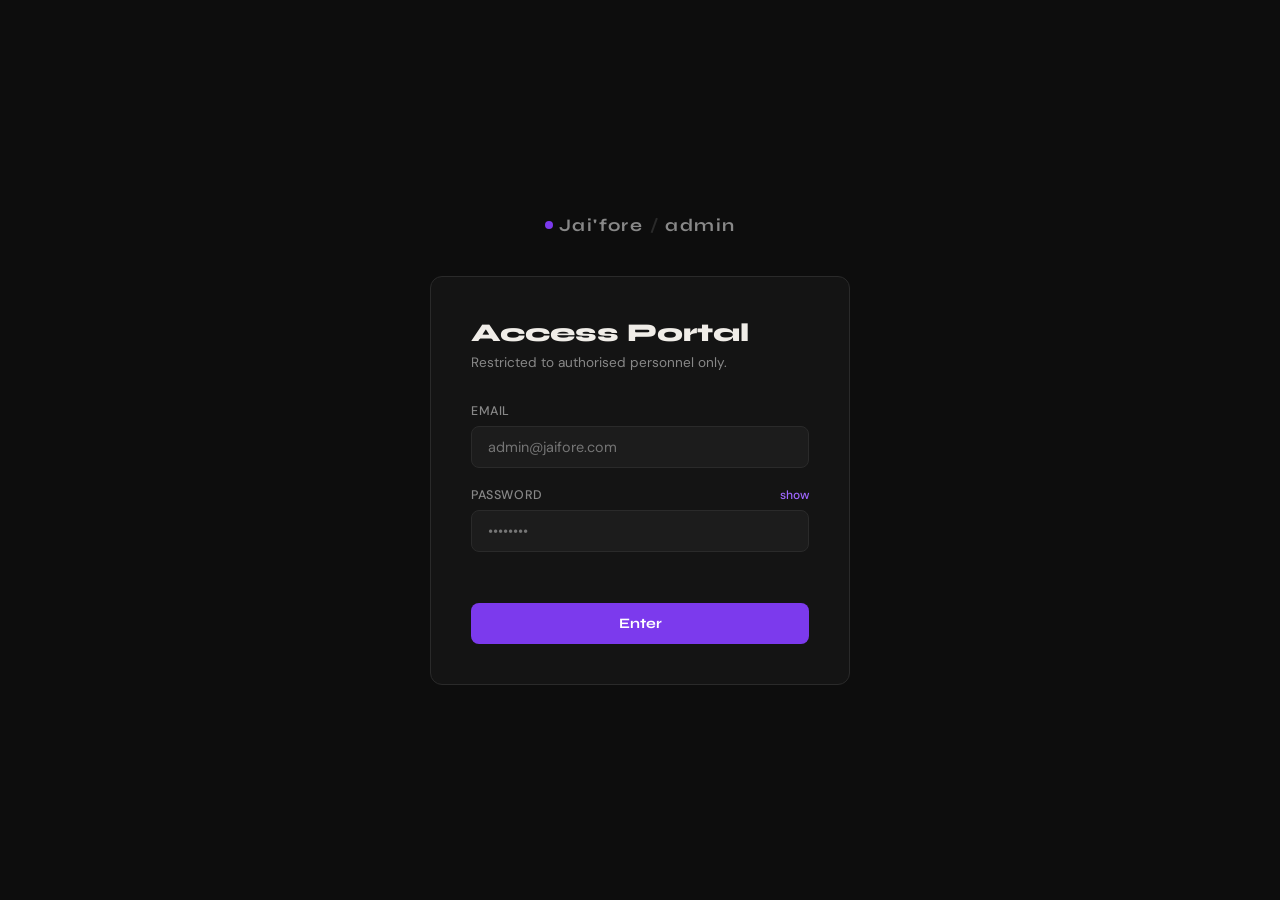
==== index.html @ 9344bf23 "Rename admin.html to index.html" ====
<!DOCTYPE html>
<html lang="en">
<head>
  <meta charset="UTF-8"/>
  <meta name="viewport" content="width=device-width, initial-scale=1.0"/>
  <title>Jai'fore — Admin</title>
  <link rel="stylesheet" href="admin.css"/>
  <link href="https://fonts.googleapis.com/css2?family=Syne:wght@400;600;700;800&family=DM+Sans:opsz,wght@9..40,300;9..40,400;9..40,500&display=swap" rel="stylesheet"/>
</head>
<body>

  <!-- ── LOGIN SCREEN ─────────────────────────────── -->
  <div class="login-screen" id="loginScreen">
    <div class="login-brand">
      <span class="brand-dot"></span>Jai'fore <span class="brand-slash">/</span> admin
    </div>
    <div class="login-card">
      <h1>Access Portal</h1>
      <p class="login-sub">Restricted to authorised personnel only.</p>
      <div class="field-group">
        <label>Email</label>
        <input type="email" id="loginEmail" placeholder="admin@jaifore.com"/>
      </div>
      <div class="field-group">
        <label>Password <span class="toggle-pw" id="togglePw">show</span></label>
        <input type="password" id="loginPassword" placeholder="••••••••"/>
      </div>
      <p class="login-error" id="loginError"></p>
      <button class="btn-primary" id="loginBtn">
        <span id="loginBtnText">Enter</span>
        <span class="spinner hidden" id="loginSpinner"></span>
      </button>
    </div>
  </div>

  <!-- ── DASHBOARD ─────────────────────────────────── -->
  <div class="dashboard hidden" id="dashboard">

    <!-- Sidebar -->
    <aside class="sidebar">
      <div class="sidebar-brand">
       <img src="../logo/rooted2.jpg" alt="Jai'fore" class="sidebar-logo"/>
      </div>
      <nav class="sidebar-nav">
        <button class="nav-item active" data-tab="overview">
          <span class="nav-icon">▦</span> Overview
        </button>
        <button class="nav-item" data-tab="products">
          <span class="nav-icon">◈</span> Products
        </button>
        <button class="nav-item" data-tab="orders">
          <span class="nav-icon">◎</span> Orders
        </button>
        <button class="nav-item" data-tab="transactions">
          <span class="nav-icon">◆</span> Transactions
        </button>
        <button class="nav-item" data-tab="users">
          <span class="nav-icon">◉</span> Users
        </button>
      </nav>
      <button class="btn-logout" id="logoutBtn">⏻ Logout</button>
    </aside>

    <!-- Main -->
    <main class="main">

      <!-- Header -->
      <div class="main-header">
        <div>
          <h2 class="main-title" id="mainTitle">Overview</h2>
          <p class="main-sub" id="adminName"></p>
        </div>
      </div>

      <!-- ── OVERVIEW TAB ── -->
      <section class="tab active" id="tab-overview">
        <div class="stats-grid">
          <div class="stat-card">
            <div class="stat-label">Total Products</div>
            <div class="stat-value" id="statProducts">—</div>
          </div>
          <div class="stat-card">
            <div class="stat-label">Total Orders</div>
            <div class="stat-value" id="statOrders">—</div>
          </div>
          <div class="stat-card">
            <div class="stat-label">Total Revenue</div>
            <div class="stat-value" id="statRevenue">—</div>
          </div>
          <div class="stat-card">
            <div class="stat-label">Total Users</div>
            <div class="stat-value" id="statUsers">—</div>
          </div>
        </div>
      </section>

      <!-- ── PRODUCTS TAB ── -->
      <section class="tab hidden" id="tab-products">
        <div class="tab-toolbar">
          <button class="btn-primary small" id="openAddProduct">+ Add Product</button>
        </div>

        <!-- Add/Edit Form -->
        <div class="form-panel hidden" id="productForm">
          <h3 id="productFormTitle">Add Product</h3>
          <div class="form-grid">
            <div class="field-group">
              <label>Name</label>
              <input type="text" id="pName" placeholder="Product name"/>
            </div>
            <div class="field-group">
              <label>Price ($USD)</label>
              <input type="number" id="pPrice" placeholder="0.00"/>
            </div>
            <div class="field-group">
              <label>Category</label>
              <select id="pCategory">
                <option value="">— Select Category —</option>
                <option value="Apparels & Merchandise">Apparels & Merchandise</option>
                <option value="Graphic Design">Graphic Design</option>
                <option value="Web Development">Web Development</option>
              </select>
            </div>
            <div class="field-group">
              <label>Image URL</label>
              <input type="text" id="pImage" placeholder="https://..."/>
            </div>
            <div class="field-group full">
              <label>Description</label>
              <textarea id="pDesc" placeholder="Product description..." rows="3"></textarea>
            </div>
            <div class="field-group">
              <label>In Stock</label>
              <select id="pStock">
                <option value="true">Yes</option>
                <option value="false">No</option>
              </select>
            </div>
          </div>
          <div class="form-actions">
            <button class="btn-primary small" id="saveProductBtn">Save Product</button>
            <button class="btn-ghost small" id="cancelProductBtn">Cancel</button>
          </div>
          <p class="form-msg" id="productMsg"></p>
        </div>

        <div class="table-wrap">
          <table class="data-table" id="productsTable">
            <thead>
              <tr>
                <th>Name</th><th>Category</th><th>Price</th><th>Stock</th><th>Actions</th>
              </tr>
            </thead>
            <tbody id="productsBody"></tbody>
          </table>
        </div>
      </section>

      <!-- ── ORDERS TAB ── -->
      <section class="tab hidden" id="tab-orders">
        <div class="table-wrap">
          <table class="data-table">
            <thead>
              <tr>
                <th>ID</th><th>Customer</th><th>Total</th><th>Status</th><th>Date</th><th>Action</th>
              </tr>
            </thead>
            <tbody id="ordersBody"></tbody>
          </table>
        </div>
      </section>

      <!-- ── TRANSACTIONS TAB ── -->
      <section class="tab hidden" id="tab-transactions">
        <div class="calendar-wrap">
          <div class="cal-header">
            <button class="cal-nav" id="calPrev">&#8592;</button>
            <span class="cal-title" id="calTitle"></span>
            <button class="cal-nav" id="calNext">&#8594;</button>
          </div>
          <div class="cal-grid" id="calGrid"></div>
        </div>
        <div class="tx-detail hidden" id="txDetail">
          <h3 id="txDetailDate"></h3>
          <div class="tx-sections">
            <div>
              <h4>Orders</h4>
              <div id="txOrders"></div>
            </div>
            <div>
              <h4>Payments</h4>
              <div id="txPayments"></div>
            </div>
          </div>
        </div>
      </section>

      <!-- ── USERS TAB ── -->
      <section class="tab hidden" id="tab-users">
        <div class="table-wrap">
          <table class="data-table">
            <thead>
              <tr>
                <th>Name</th><th>Email</th><th>Role</th><th>Verified</th><th>Joined</th>
              </tr>
            </thead>
            <tbody id="usersBody"></tbody>
          </table>
        </div>
      </section>

    </main>
  </div>

  <script src="admin.js"></script>
</body>
</html>
---- admin.css ----
/* ================================
   JAIFORE ADMIN — CSS
   frontend/admin/admin.css
   ================================ */

*, *::before, *::after { box-sizing: border-box; margin: 0; padding: 0; }

:root {
  --bg:        #0d0d0d;
  --surface:   #141414;
  --surface2:  #1c1c1c;
  --border:    #2a2a2a;
  --purple:    #7c3aed;
  --purple-lt: #9f67ff;
  --ink:       #f0ede8;
  --ink-muted: #888;
  --danger:    #e53e3e;
  --success:   #38a169;
  --font-head: 'Syne', sans-serif;
  --font-body: 'DM Sans', sans-serif;
}

body {
  background: var(--bg);
  color: var(--ink);
  font-family: var(--font-body);
  min-height: 100vh;
}

/* ── LOGIN ─────────────────────────────────────────── */
.login-screen {
  min-height: 100vh;
  display: flex;
  flex-direction: column;
  align-items: center;
  justify-content: center;
  padding: 2rem;
  background: var(--bg);
}

.login-brand {
  font-family: var(--font-head);
  font-size: 1.1rem;
  font-weight: 700;
  letter-spacing: 0.08em;
  color: var(--ink-muted);
  margin-bottom: 2.5rem;
  display: flex;
  align-items: center;
  gap: 0.4rem;
}

.brand-dot {
  width: 8px; height: 8px;
  background: var(--purple);
  border-radius: 50%;
  display: inline-block;
}

.brand-slash { color: var(--border); }

.login-card {
  background: var(--surface);
  border: 1px solid var(--border);
  border-radius: 12px;
  padding: 2.5rem;
  width: 100%;
  max-width: 420px;
}

.login-card h1 {
  font-family: var(--font-head);
  font-size: 1.6rem;
  font-weight: 800;
  margin-bottom: 0.4rem;
}

.login-sub {
  color: var(--ink-muted);
  font-size: 0.85rem;
  margin-bottom: 2rem;
}

.login-error {
  color: var(--danger);
  font-size: 0.82rem;
  min-height: 1.2rem;
  margin-bottom: 0.8rem;
}

/* ── FIELDS ────────────────────────────────────────── */
.field-group {
  display: flex;
  flex-direction: column;
  gap: 0.4rem;
  margin-bottom: 1.2rem;
}

.field-group label {
  font-size: 0.78rem;
  font-weight: 500;
  color: var(--ink-muted);
  letter-spacing: 0.05em;
  text-transform: uppercase;
  display: flex;
  justify-content: space-between;
  align-items: center;
}

.field-group input,
.field-group textarea,
.field-group select {
  background: var(--surface2);
  border: 1px solid var(--border);
  border-radius: 8px;
  color: var(--ink);
  font-family: var(--font-body);
  font-size: 0.9rem;
  padding: 0.7rem 1rem;
  outline: none;
  transition: border-color 0.2s;
  width: 100%;
}

.field-group input:focus,
.field-group textarea:focus,
.field-group select:focus {
  border-color: var(--purple);
}

.field-group textarea { resize: vertical; }

.toggle-pw {
  cursor: pointer;
  color: var(--purple-lt);
  font-size: 0.75rem;
  font-weight: 500;
  text-transform: lowercase;
  letter-spacing: 0;
}

/* ── BUTTONS ───────────────────────────────────────── */
.btn-primary {
  background: var(--purple);
  color: #fff;
  border: none;
  border-radius: 8px;
  font-family: var(--font-head);
  font-size: 0.9rem;
  font-weight: 700;
  padding: 0.75rem 1.5rem;
  cursor: pointer;
  width: 100%;
  display: flex;
  align-items: center;
  justify-content: center;
  gap: 0.5rem;
  transition: background 0.2s;
}

.btn-primary:hover { background: var(--purple-lt); }
.btn-primary:disabled { opacity: 0.5; cursor: not-allowed; }

.btn-primary.small {
  width: auto;
  padding: 0.5rem 1.1rem;
  font-size: 0.82rem;
}

.btn-ghost {
  background: transparent;
  color: var(--ink-muted);
  border: 1px solid var(--border);
  border-radius: 8px;
  font-family: var(--font-body);
  font-size: 0.82rem;
  padding: 0.5rem 1.1rem;
  cursor: pointer;
  transition: border-color 0.2s, color 0.2s;
}

.btn-ghost:hover { border-color: var(--ink-muted); color: var(--ink); }

.btn-logout {
  background: transparent;
  border: 1px solid var(--border);
  color: var(--ink-muted);
  border-radius: 8px;
  font-family: var(--font-body);
  font-size: 0.82rem;
  padding: 0.6rem 1rem;
  cursor: pointer;
  width: 100%;
  text-align: left;
  transition: border-color 0.2s, color 0.2s;
  margin-top: auto;
}

.btn-logout:hover { border-color: var(--danger); color: var(--danger); }

.spinner {
  width: 16px; height: 16px;
  border: 2px solid rgba(255,255,255,0.3);
  border-top-color: #fff;
  border-radius: 50%;
  animation: spin 0.7s linear infinite;
  display: inline-block;
}

@keyframes spin { to { transform: rotate(360deg); } }

/* ── DASHBOARD LAYOUT ──────────────────────────────── */
.dashboard {
  display: flex;
  min-height: 100vh;
}

.sidebar {
  width: 220px;
  min-width: 220px;
  background: var(--surface);
  border-right: 1px solid var(--border);
  display: flex;
  flex-direction: column;
  padding: 2rem 1.2rem;
  gap: 0.3rem;
  position: sticky;
  top: 0;
  height: 100vh;
}

.sidebar-brand {
  font-family: var(--font-head);
  font-size: 1.2rem;
  font-weight: 800;
  color: var(--ink);
  margin-bottom: 2rem;
  padding-left: 0.4rem;
}

.sidebar-logo {
  width: 48px;
  height: 48px;
  border-radius: 50px;
  object-fit: cover;
}

.sidebar-nav {
  display: flex;
  flex-direction: column;
  gap: 0.3rem;
  flex: 1;
}

.nav-item {
  background: transparent;
  border: none;
  color: var(--ink-muted);
  font-family: var(--font-body);
  font-size: 0.88rem;
  padding: 0.65rem 0.8rem;
  border-radius: 8px;
  cursor: pointer;
  text-align: left;
  display: flex;
  align-items: center;
  gap: 0.6rem;
  transition: background 0.15s, color 0.15s;
}

.nav-item:hover { background: var(--surface2); color: var(--ink); }
.nav-item.active { background: var(--surface2); color: var(--ink); font-weight: 500; }
.nav-item.active .nav-icon { color: var(--purple); }

.nav-icon { font-size: 1rem; }

.main {
  flex: 1;
  padding: 2.5rem;
  overflow-y: auto;
  display: flex;
  flex-direction: column;
  gap: 2rem;
}

.main-header {
  display: flex;
  align-items: flex-start;
  justify-content: space-between;
}

.main-title {
  font-family: var(--font-head);
  font-size: 1.5rem;
  font-weight: 800;
}

.main-sub {
  color: var(--ink-muted);
  font-size: 0.82rem;
  margin-top: 0.2rem;
}

/* ── TABS ──────────────────────────────────────────── */
.tab { display: flex; flex-direction: column; gap: 1.5rem; }
.tab.hidden { display: none; }

/* ── STATS ─────────────────────────────────────────── */
.stats-grid {
  display: grid;
  grid-template-columns: repeat(auto-fit, minmax(180px, 1fr));
  gap: 1rem;
}

.stat-card {
  background: var(--surface);
  border: 1px solid var(--border);
  border-radius: 12px;
  padding: 1.5rem;
}

.stat-label {
  font-size: 0.75rem;
  color: var(--ink-muted);
  text-transform: uppercase;
  letter-spacing: 0.06em;
  margin-bottom: 0.6rem;
}

.stat-value {
  font-family: var(--font-head);
  font-size: 2rem;
  font-weight: 800;
  color: var(--ink);
}

/* ── TABLE ─────────────────────────────────────────── */
.table-wrap {
  overflow-x: auto;
  border: 1px solid var(--border);
  border-radius: 12px;
}

.data-table {
  width: 100%;
  border-collapse: collapse;
  font-size: 0.85rem;
}

.data-table th {
  background: var(--surface);
  color: var(--ink-muted);
  font-weight: 500;
  font-size: 0.75rem;
  text-transform: uppercase;
  letter-spacing: 0.05em;
  padding: 0.85rem 1rem;
  text-align: left;
  border-bottom: 1px solid var(--border);
}

.data-table td {
  padding: 0.85rem 1rem;
  border-bottom: 1px solid var(--border);
  color: var(--ink);
  vertical-align: middle;
}

.data-table tr:last-child td { border-bottom: none; }
.data-table tr:hover td { background: var(--surface2); }

.badge {
  display: inline-block;
  padding: 0.25rem 0.6rem;
  border-radius: 20px;
  font-size: 0.72rem;
  font-weight: 600;
  text-transform: uppercase;
  letter-spacing: 0.04em;
}

.badge-pending  { background: #78350f22; color: #f59e0b; border: 1px solid #f59e0b44; }
.badge-success  { background: #14532d22; color: #4ade80; border: 1px solid #4ade8044; }
.badge-failed   { background: #7f1d1d22; color: #f87171; border: 1px solid #f8717144; }
.badge-admin    { background: #4c1d9522; color: var(--purple-lt); border: 1px solid #7c3aed44; }
.badge-user     { background: var(--surface2); color: var(--ink-muted); border: 1px solid var(--border); }

.action-btn {
  background: transparent;
  border: 1px solid var(--border);
  color: var(--ink-muted);
  border-radius: 6px;
  font-size: 0.75rem;
  padding: 0.3rem 0.6rem;
  cursor: pointer;
  transition: all 0.15s;
  margin-right: 0.3rem;
}

.action-btn:hover { border-color: var(--purple); color: var(--purple-lt); }
.action-btn.danger:hover { border-color: var(--danger); color: var(--danger); }

/* ── FORM PANEL ────────────────────────────────────── */
.tab-toolbar { display: flex; gap: 0.8rem; align-items: center; }

.form-panel {
  background: var(--surface);
  border: 1px solid var(--border);
  border-radius: 12px;
  padding: 1.8rem;
}

.form-panel h3 {
  font-family: var(--font-head);
  font-size: 1rem;
  font-weight: 700;
  margin-bottom: 1.5rem;
}

.form-grid {
  display: grid;
  grid-template-columns: 1fr 1fr;
  gap: 1rem;
}

.form-grid .field-group { margin-bottom: 0; }
.form-grid .field-group.full { grid-column: 1 / -1; }

.form-actions {
  display: flex;
  gap: 0.8rem;
  margin-top: 1.2rem;
}

.form-msg {
  font-size: 0.82rem;
  margin-top: 0.8rem;
  min-height: 1.2rem;
}

.form-msg.success { color: var(--success); }
.form-msg.error   { color: var(--danger); }

/* ── CALENDAR ──────────────────────────────────────── */
.calendar-wrap {
  background: var(--surface);
  border: 1px solid var(--border);
  border-radius: 12px;
  padding: 1.8rem;
}

.cal-header {
  display: flex;
  align-items: center;
  justify-content: space-between;
  margin-bottom: 1.5rem;
}

.cal-title {
  font-family: var(--font-head);
  font-size: 1.1rem;
  font-weight: 700;
}

.cal-nav {
  background: var(--surface2);
  border: 1px solid var(--border);
  color: var(--ink);
  border-radius: 8px;
  width: 36px; height: 36px;
  cursor: pointer;
  font-size: 1rem;
  display: flex; align-items: center; justify-content: center;
  transition: border-color 0.2s;
}

.cal-nav:hover { border-color: var(--purple); color: var(--purple-lt); }

.cal-grid {
  display: grid;
  grid-template-columns: repeat(7, 1fr);
  gap: 4px;
}

.cal-day-name {
  text-align: center;
  font-size: 0.7rem;
  color: var(--ink-muted);
  text-transform: uppercase;
  letter-spacing: 0.05em;
  padding: 0.4rem 0;
}

.cal-day {
  aspect-ratio: 1;
  display: flex;
  flex-direction: column;
  align-items: center;
  justify-content: center;
  border-radius: 8px;
  font-size: 0.85rem;
  cursor: pointer;
  position: relative;
  transition: background 0.15s;
  border: 1px solid transparent;
}

.cal-day:hover { background: var(--surface2); border-color: var(--border); }
.cal-day.empty { cursor: default; }
.cal-day.empty:hover { background: transparent; border-color: transparent; }
.cal-day.today { border-color: var(--purple); color: var(--purple-lt); }
.cal-day.has-data::after {
  content: '';
  width: 5px; height: 5px;
  background: var(--purple);
  border-radius: 50%;
  position: absolute;
  bottom: 5px;
}
.cal-day.selected { background: var(--purple); color: #fff; border-color: var(--purple); }
.cal-day.selected::after { background: #fff; }

/* ── TX DETAIL ─────────────────────────────────────── */
.tx-detail {
  background: var(--surface);
  border: 1px solid var(--border);
  border-radius: 12px;
  padding: 1.8rem;
}

.tx-detail h3 {
  font-family: var(--font-head);
  font-size: 1rem;
  font-weight: 700;
  margin-bottom: 1.2rem;
  color: var(--purple-lt);
}

.tx-sections {
  display: grid;
  grid-template-columns: 1fr 1fr;
  gap: 1.5rem;
}

.tx-sections h4 {
  font-size: 0.78rem;
  color: var(--ink-muted);
  text-transform: uppercase;
  letter-spacing: 0.05em;
  margin-bottom: 0.8rem;
}

.tx-item {
  background: var(--surface2);
  border: 1px solid var(--border);
  border-radius: 8px;
  padding: 0.8rem 1rem;
  font-size: 0.82rem;
  margin-bottom: 0.5rem;
  display: flex;
  justify-content: space-between;
  align-items: center;
}

.tx-item-label { color: var(--ink-muted); }
.tx-item-val   { color: var(--ink); font-weight: 500; }
.tx-empty      { color: var(--ink-muted); font-size: 0.82rem; font-style: italic; }

/* ── STATUS SELECT ─────────────────────────────────── */
.status-select {
  background: var(--surface2);
  border: 1px solid var(--border);
  color: var(--ink);
  border-radius: 6px;
  font-size: 0.78rem;
  padding: 0.3rem 0.5rem;
  cursor: pointer;
}

/* ── UTILS ─────────────────────────────────────────── */
.hidden { display: none !important; }
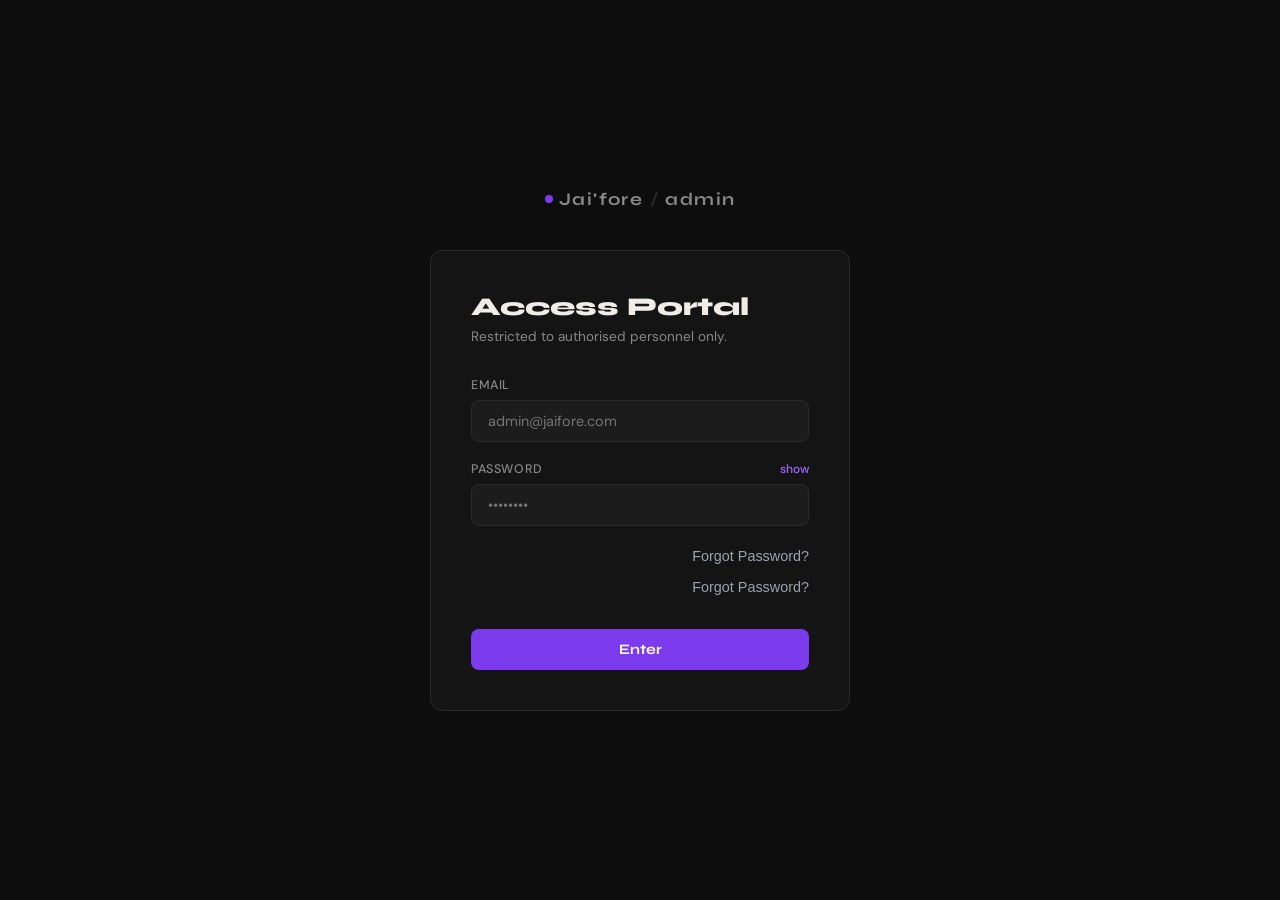
==== commit e6f30b7e: "add revenue dashboard, fix orders bug, correct logo path" ====
--- a/index.html
+++ b/index.html
@@ -17,14 +17,78 @@
     <div class="login-card">
       <h1>Access Portal</h1>
       <p class="login-sub">Restricted to authorised personnel only.</p>
+
       <div class="field-group">
         <label>Email</label>
         <input type="email" id="loginEmail" placeholder="admin@jaifore.com"/>
       </div>
       <div class="field-group">
-        <label>Password <span class="toggle-pw" id="togglePw">show</span></label>
-        <input type="password" id="loginPassword" placeholder="••••••••"/>
-      </div>
+
+  <label>Password <span class="toggle-pw" id="togglePw">show</span></label>
+  <input type="password" id="loginPassword" placeholder="••••••••"/>
+</div>
+
+<div class="forgot-wrap">
+  <button type="button" class="forgot-btn" id="forgotBtn">
+    Forgot Password?
+  </button>
+</div>
+
+<div class="forgot-modal hidden" id="forgotModal">
+  <div class="forgot-box">
+    <h3>Reset Password</h3>
+    <p>Enter your admin email to receive a reset link.</p>
+
+    <div class="field-group">
+      <label>Email</label>
+      <input type="email" id="forgotEmail" placeholder="admin@jaifore.com"/>
+    </div>
+
+    <p class="form-msg" id="forgotMsg"></p>
+
+    <div class="form-actions">
+      <button class="btn-primary small" id="sendResetBtn">
+        Send Reset Link
+      </button>
+
+      <button class="btn-ghost small" id="closeForgotBtn">
+        Cancel
+      </button>
+    </div>
+  </div>
+</div>
+
+      <div class="forgot-wrap">
+  <button type="button" class="forgot-btn" id="forgotBtn">
+    Forgot Password?
+  </button>
+</div>
+
+<!-- Forgot Password Modal -->
+<div class="forgot-modal hidden" id="forgotModal">
+  <div class="forgot-box">
+    <h3>Reset Password</h3>
+    <p>Enter your admin email to receive a reset link.</p>
+
+    <div class="field-group">
+      <label>Email</label>
+      <input type="email" id="forgotEmail" placeholder="admin@jaifore.com"/>
+    </div>
+
+    <p class="form-msg" id="forgotMsg"></p>
+
+    <div class="form-actions">
+      <button class="btn-primary small" id="sendResetBtn">
+        Send Reset Link
+      </button>
+
+      <button class="btn-ghost small" id="closeForgotBtn">
+        Cancel
+      </button>
+    </div>
+  </div>
+</div>
+
       <p class="login-error" id="loginError"></p>
       <button class="btn-primary" id="loginBtn">
         <span id="loginBtnText">Enter</span>
@@ -39,7 +103,7 @@
     <!-- Sidebar -->
     <aside class="sidebar">
       <div class="sidebar-brand">
-       <img src="../logo/rooted2.jpg" alt="Jai'fore" class="sidebar-logo"/>
+       <img src="https://jai-fore.vercel.app/logo/rooted2.jpg" alt="Jai'fore" class="sidebar-logo"/>
       </div>
       <nav class="sidebar-nav">
         <button class="nav-item active" data-tab="overview">
@@ -56,6 +120,9 @@
         </button>
         <button class="nav-item" data-tab="users">
           <span class="nav-icon">◉</span> Users
+        </button>
+        <button class="nav-item" data-tab="pricing">
+          <span class="nav-icon">◑</span> Print Pricing
         </button>
       </nav>
       <button class="btn-logout" id="logoutBtn">⏻ Logout</button>
@@ -90,6 +157,34 @@
           <div class="stat-card">
             <div class="stat-label">Total Users</div>
             <div class="stat-value" id="statUsers">—</div>
+          </div>
+        </div>
+
+        <div class="revenue-section">
+          <div class="revenue-header">
+            <h3>Revenue</h3>
+            <div class="period-toggle">
+              <button class="period-btn active" data-period="daily">Daily</button>
+              <button class="period-btn" data-period="weekly">Weekly</button>
+              <button class="period-btn" data-period="monthly">Monthly</button>
+            </div>
+          </div>
+          <div class="revenue-quick-stats">
+            <div class="quick-stat">
+              <div class="quick-stat-label">Today</div>
+              <div class="quick-stat-value" id="revToday">—</div>
+            </div>
+            <div class="quick-stat">
+              <div class="quick-stat-label">This Week</div>
+              <div class="quick-stat-value" id="revWeek">—</div>
+            </div>
+            <div class="quick-stat">
+              <div class="quick-stat-label">This Month</div>
+              <div class="quick-stat-value" id="revMonth">—</div>
+            </div>
+          </div>
+          <div class="revenue-chart-wrap">
+            <canvas id="revenueChart" height="90"></canvas>
           </div>
         </div>
       </section>
@@ -122,8 +217,12 @@
               </select>
             </div>
             <div class="field-group">
-              <label>Image URL</label>
-              <input type="text" id="pImage" placeholder="https://..."/>
+              <label>Front Image URL</label>
+              <input type="text" id="pImage" placeholder="https://jai-fore-website.vercel.app/images/FFH&P.jpg"/>
+            </div>
+            <div class="field-group">
+              <label>Back Image URL</label>
+              <input type="text" id="pBackImage" placeholder="https://jai-fore-website.vercel.app/images/BFH&P.jpg"/>
             </div>
             <div class="field-group full">
               <label>Description</label>
@@ -209,9 +308,27 @@
         </div>
       </section>
 
+      <!-- ── PRINT PRICING TAB ── -->
+<section class="tab hidden" id="tab-pricing">
+  <div class="tab-toolbar">
+    <p style="color:var(--ink-muted);font-size:0.85rem">Manage print size pricing. Changes reflect immediately on the configurator.</p>
+  </div>
+  <div class="table-wrap">
+    <table class="data-table">
+      <thead>
+        <tr>
+          <th>Size</th><th>Dimensions</th><th>Price (USD)</th><th>Action</th>
+        </tr>
+      </thead>
+      <tbody id="pricingBody"></tbody>
+    </table>
+  </div>
+</section>
+
     </main>
   </div>
 
+  <script src="https://cdn.jsdelivr.net/npm/chart.js@4.4.4/dist/chart.umd.min.js"></script>
   <script src="admin.js"></script>
 </body>
-</html>
+</html>
--- a/admin.css
+++ b/admin.css
@@ -577,5 +577,122 @@
   cursor: pointer;
 }
 
+.forgot-wrap{
+  margin-top:10px;
+  text-align:right;
+}
+
+.forgot-btn{
+  background:none;
+  border:none;
+  color:#9ca3af;
+  cursor:pointer;
+  font-size:.9rem;
+  transition:.2s;
+}
+
+.forgot-btn:hover{
+  color:#fff;
+}
+
+.forgot-modal{
+  position:fixed;
+  inset:0;
+  background:rgba(0,0,0,.7);
+  display:flex;
+  align-items:center;
+  justify-content:center;
+  z-index:999;
+}
+
+.forgot-box{
+  width:400px;
+  max-width:90%;
+  background:#111827;
+  border:1px solid rgba(255,255,255,.08);
+  padding:24px;
+  border-radius:20px;
+}
+
+.hidden{
+  display:none;
+}
+
 /* ── UTILS ─────────────────────────────────────────── */
-.hidden { display: none !important; }+.hidden { display: none !important; }
+
+/* ── REVENUE DASHBOARD (item 11) ───────────────────── */
+.revenue-section { margin-top: 2rem; }
+
+.revenue-header {
+  display: flex;
+  justify-content: space-between;
+  align-items: center;
+  margin-bottom: 1rem;
+  flex-wrap: wrap;
+  gap: 0.75rem;
+}
+
+.revenue-header h3 {
+  font-family: var(--font-head);
+  font-size: 1.1rem;
+  font-weight: 700;
+  color: var(--ink);
+}
+
+.period-toggle { display: flex; gap: 0.4rem; }
+
+.period-btn {
+  background: var(--surface2);
+  border: 1px solid var(--border);
+  color: var(--ink-muted);
+  font-family: var(--font-body);
+  font-size: 0.8rem;
+  padding: 0.4rem 0.9rem;
+  border-radius: 6px;
+  cursor: pointer;
+  transition: border-color 0.2s, color 0.2s, background 0.2s;
+}
+
+.period-btn:hover { border-color: var(--purple); color: var(--purple-lt); }
+.period-btn.active { background: var(--purple); border-color: var(--purple); color: #fff; }
+
+.revenue-quick-stats {
+  display: grid;
+  grid-template-columns: repeat(3, 1fr);
+  gap: 1rem;
+  margin-bottom: 1.25rem;
+}
+
+.quick-stat {
+  background: var(--surface);
+  border: 1px solid var(--border);
+  border-radius: 12px;
+  padding: 1rem 1.2rem;
+}
+
+.quick-stat-label {
+  font-size: 0.75rem;
+  color: var(--ink-muted);
+  text-transform: uppercase;
+  letter-spacing: 0.06em;
+  margin-bottom: 0.5rem;
+}
+
+.quick-stat-value {
+  font-family: var(--font-head);
+  font-size: 1.3rem;
+  font-weight: 800;
+  color: var(--ink);
+}
+
+.revenue-chart-wrap {
+  background: var(--surface);
+  border: 1px solid var(--border);
+  border-radius: 12px;
+  padding: 1.5rem;
+}
+
+@media (max-width: 640px) {
+  .revenue-quick-stats { grid-template-columns: 1fr; }
+}
